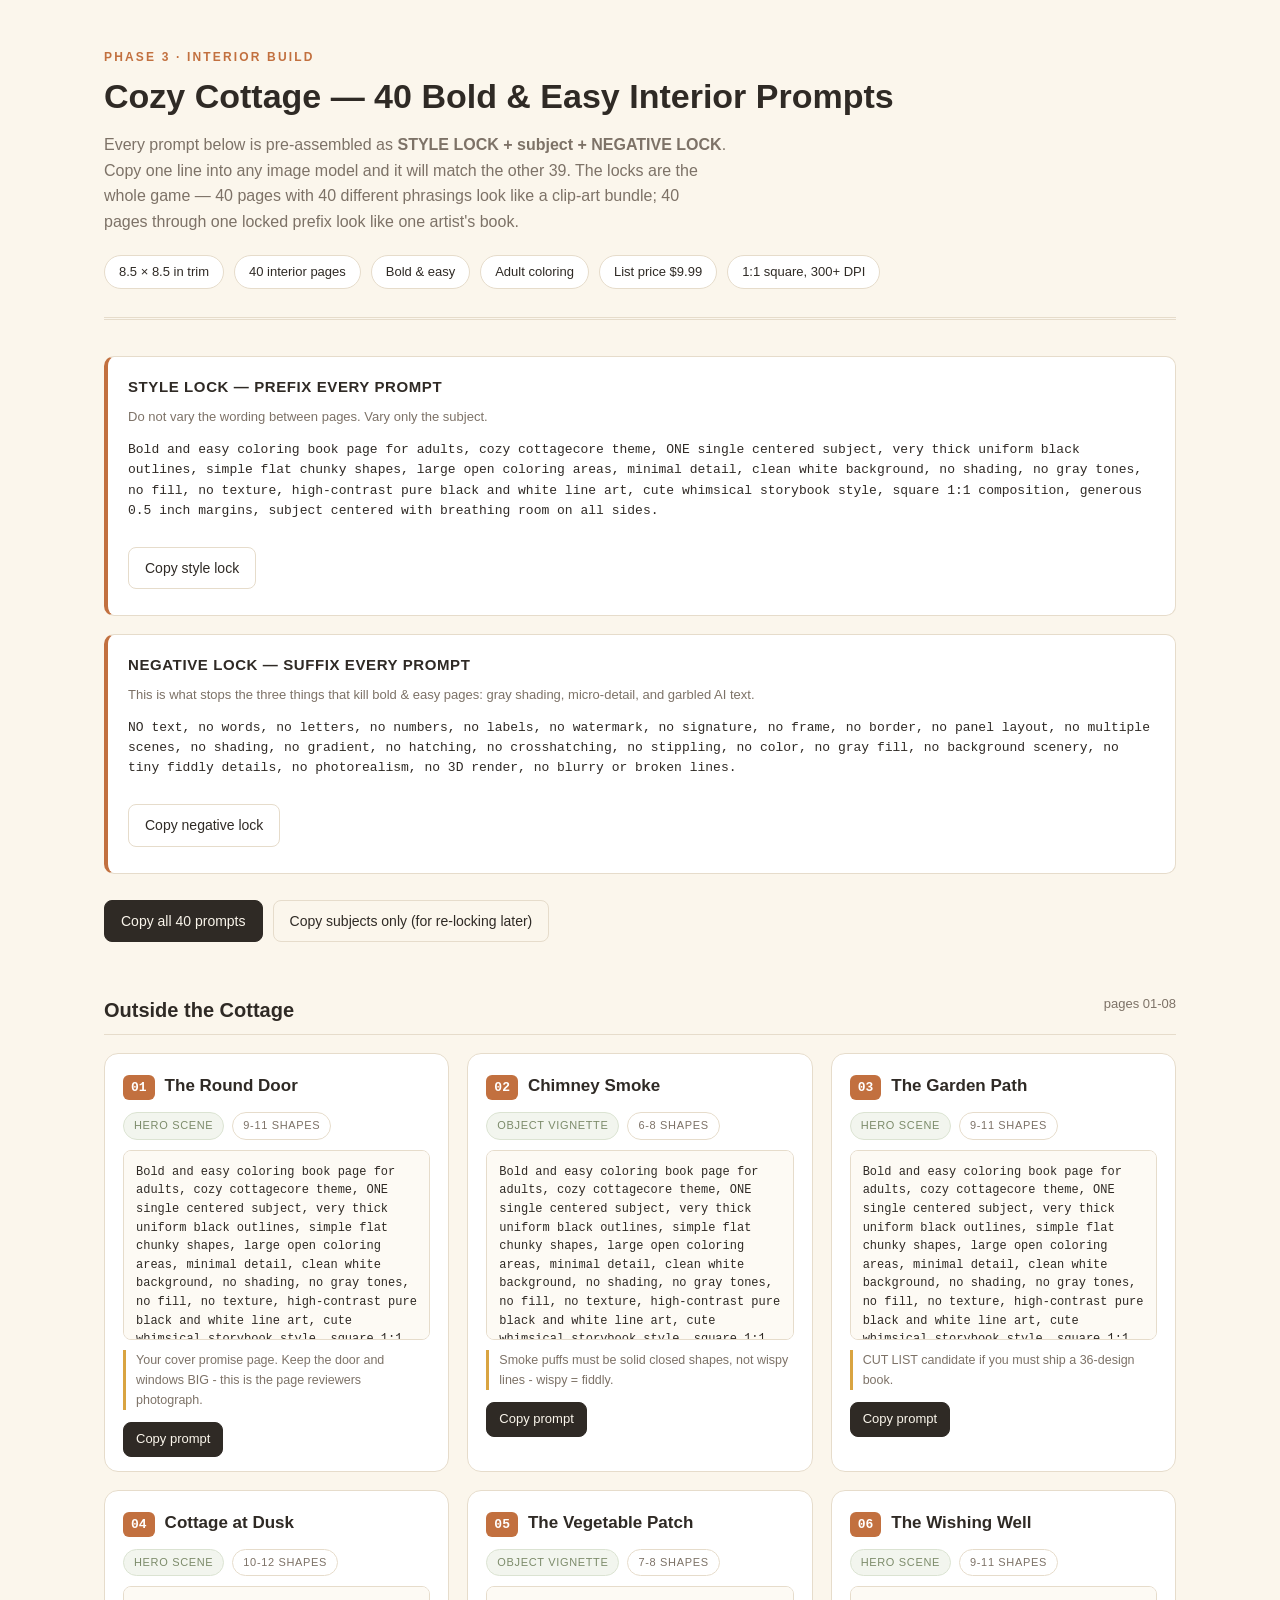
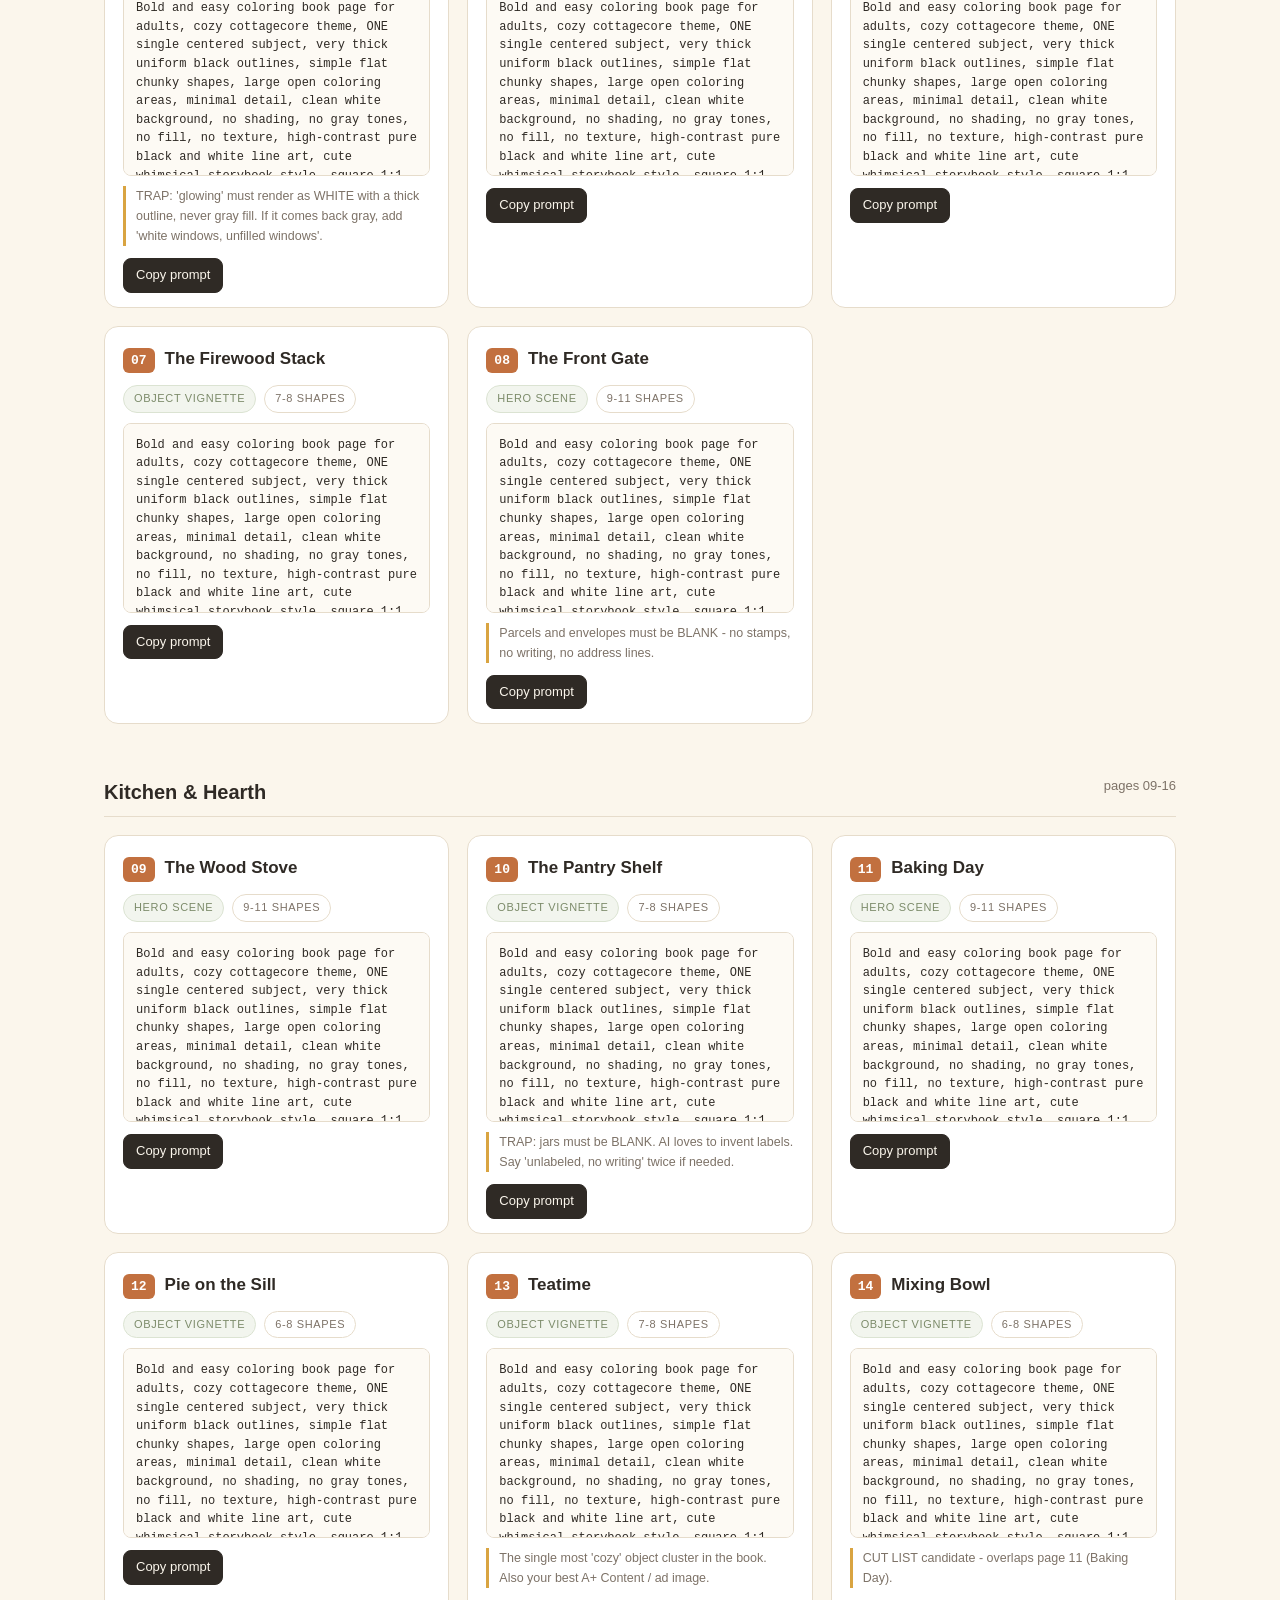
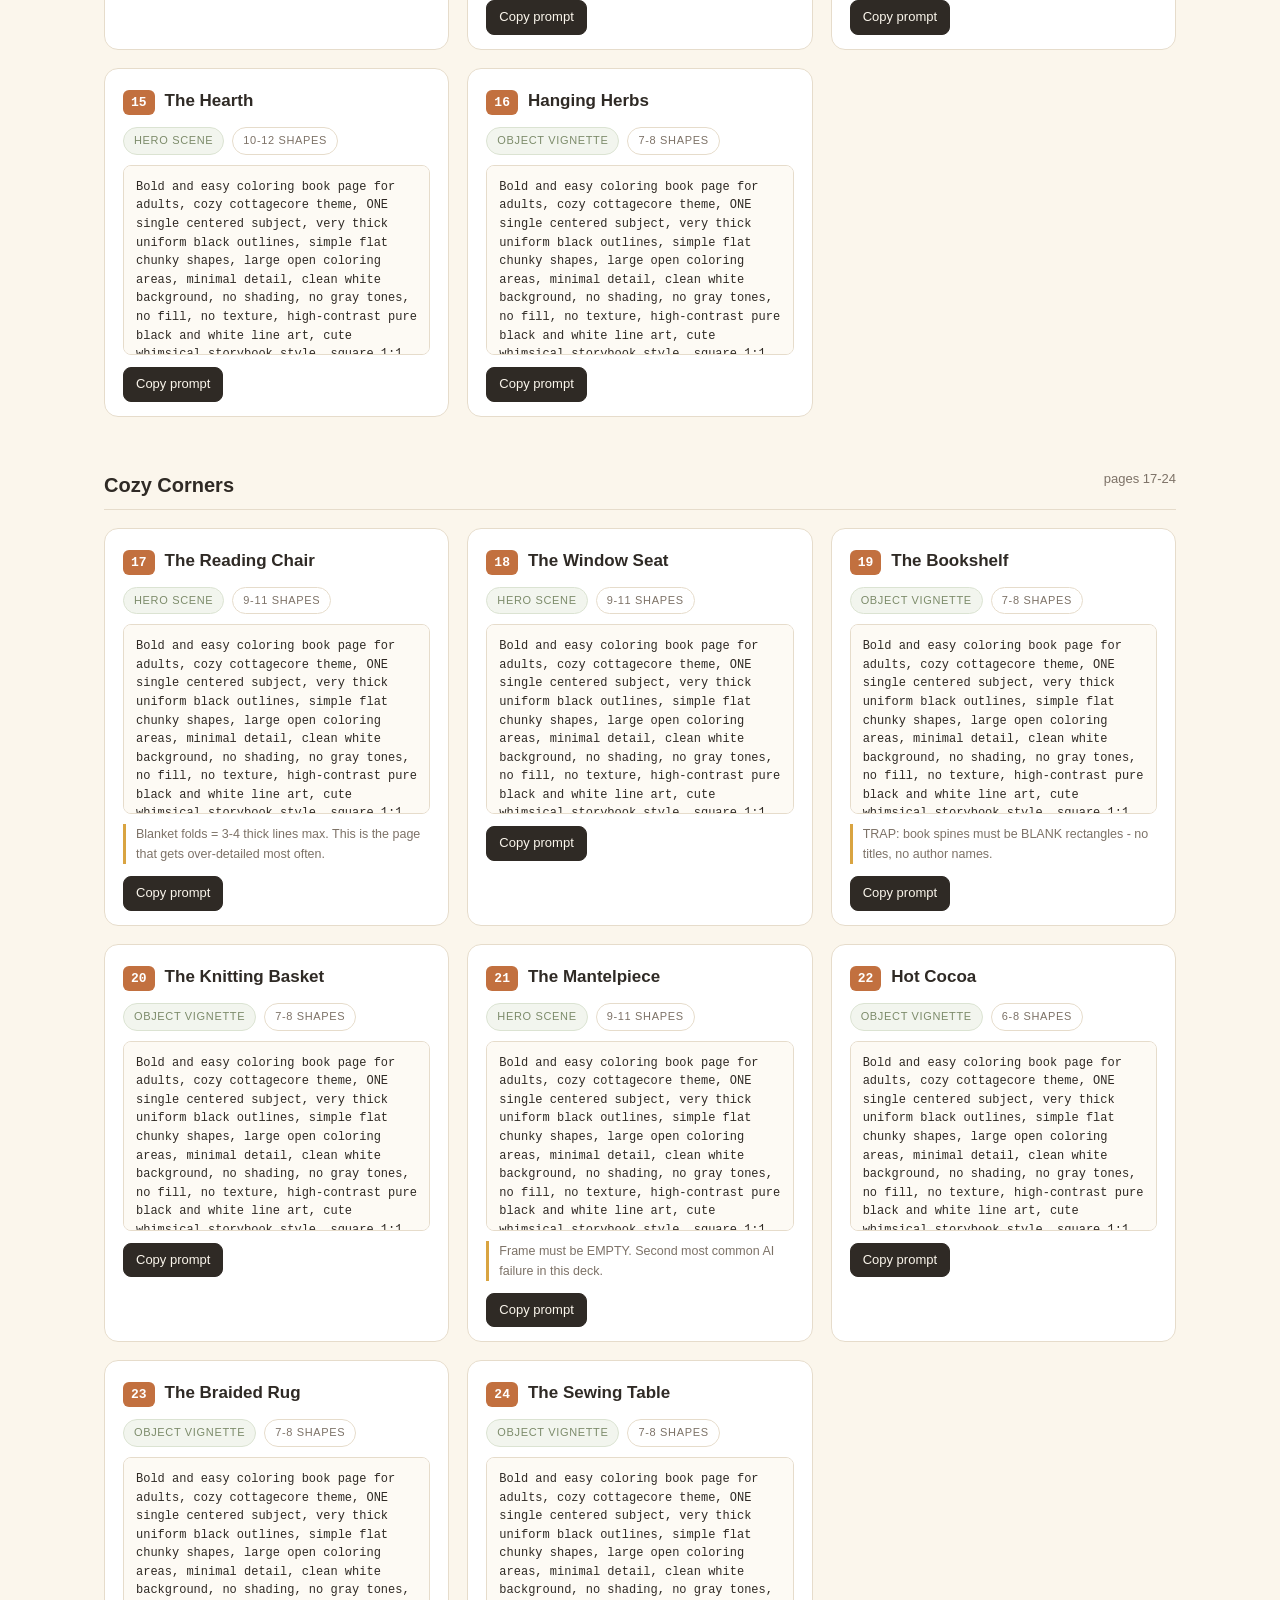
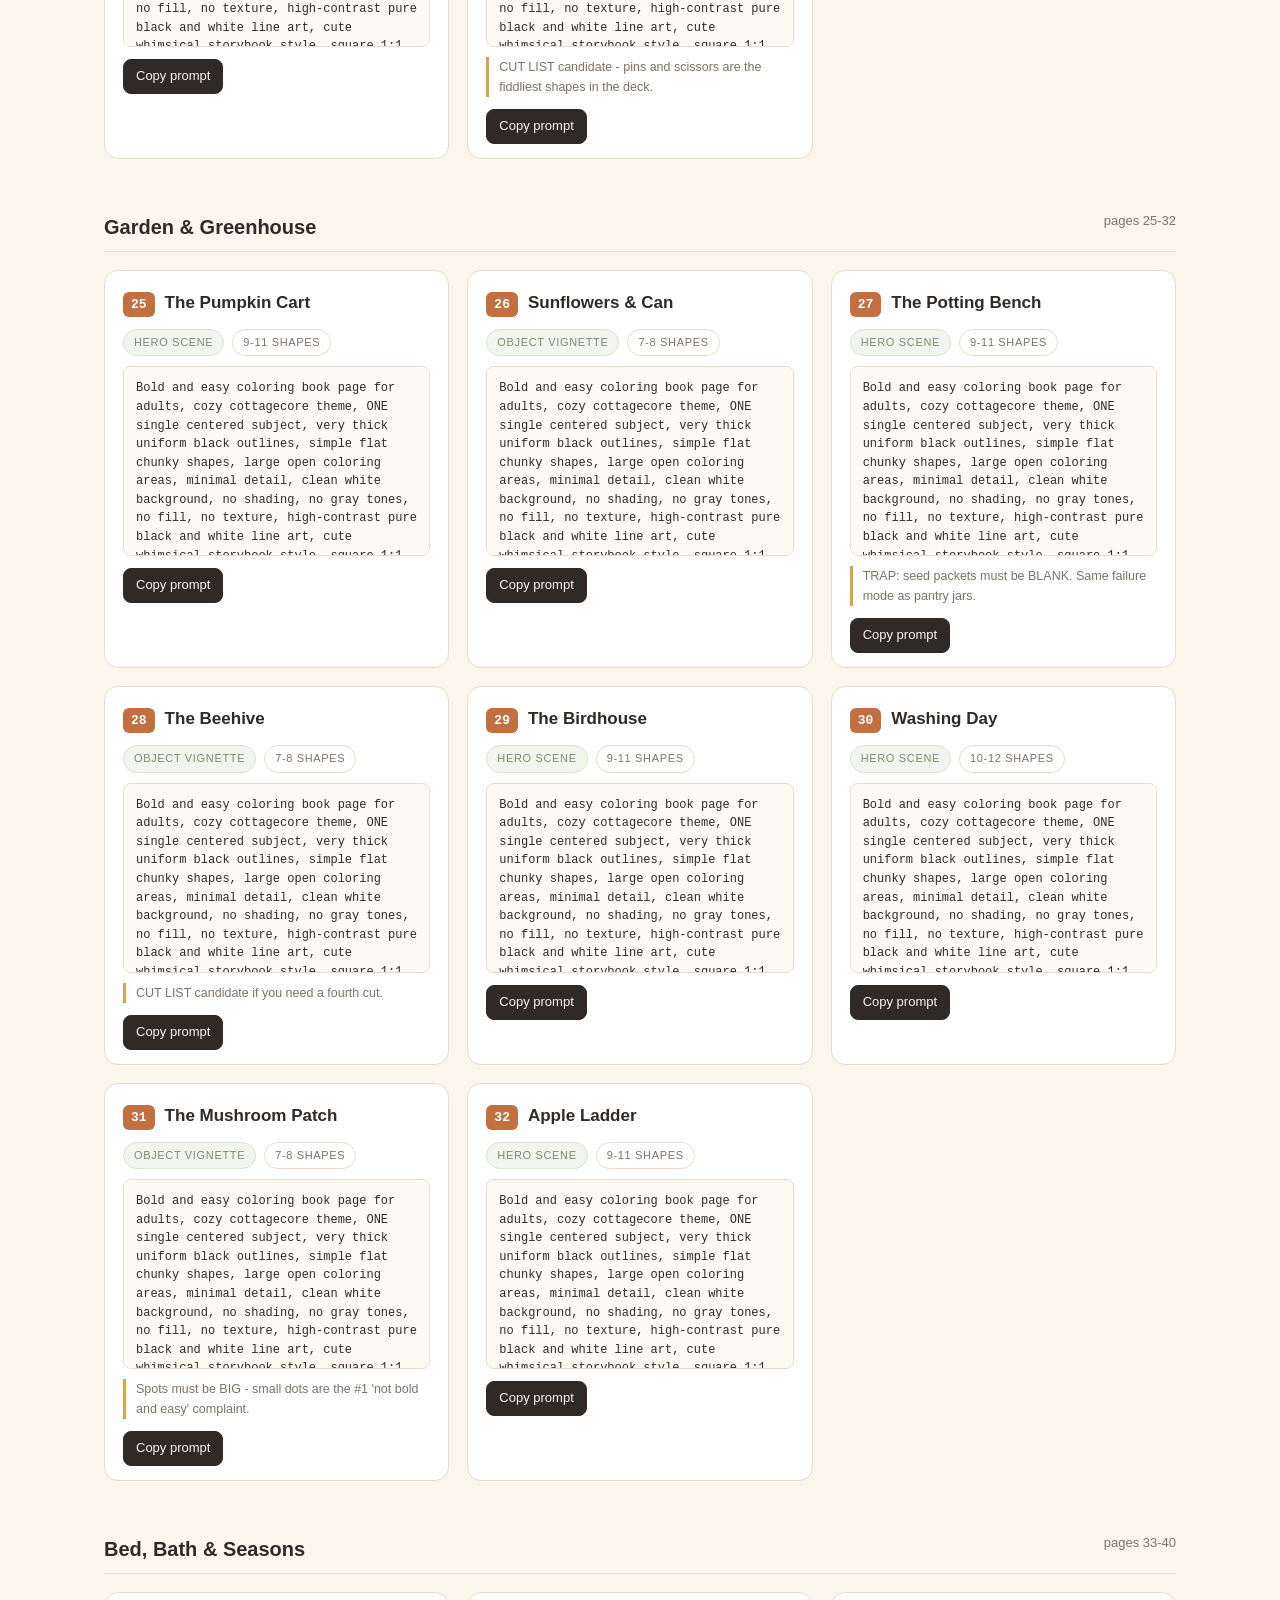
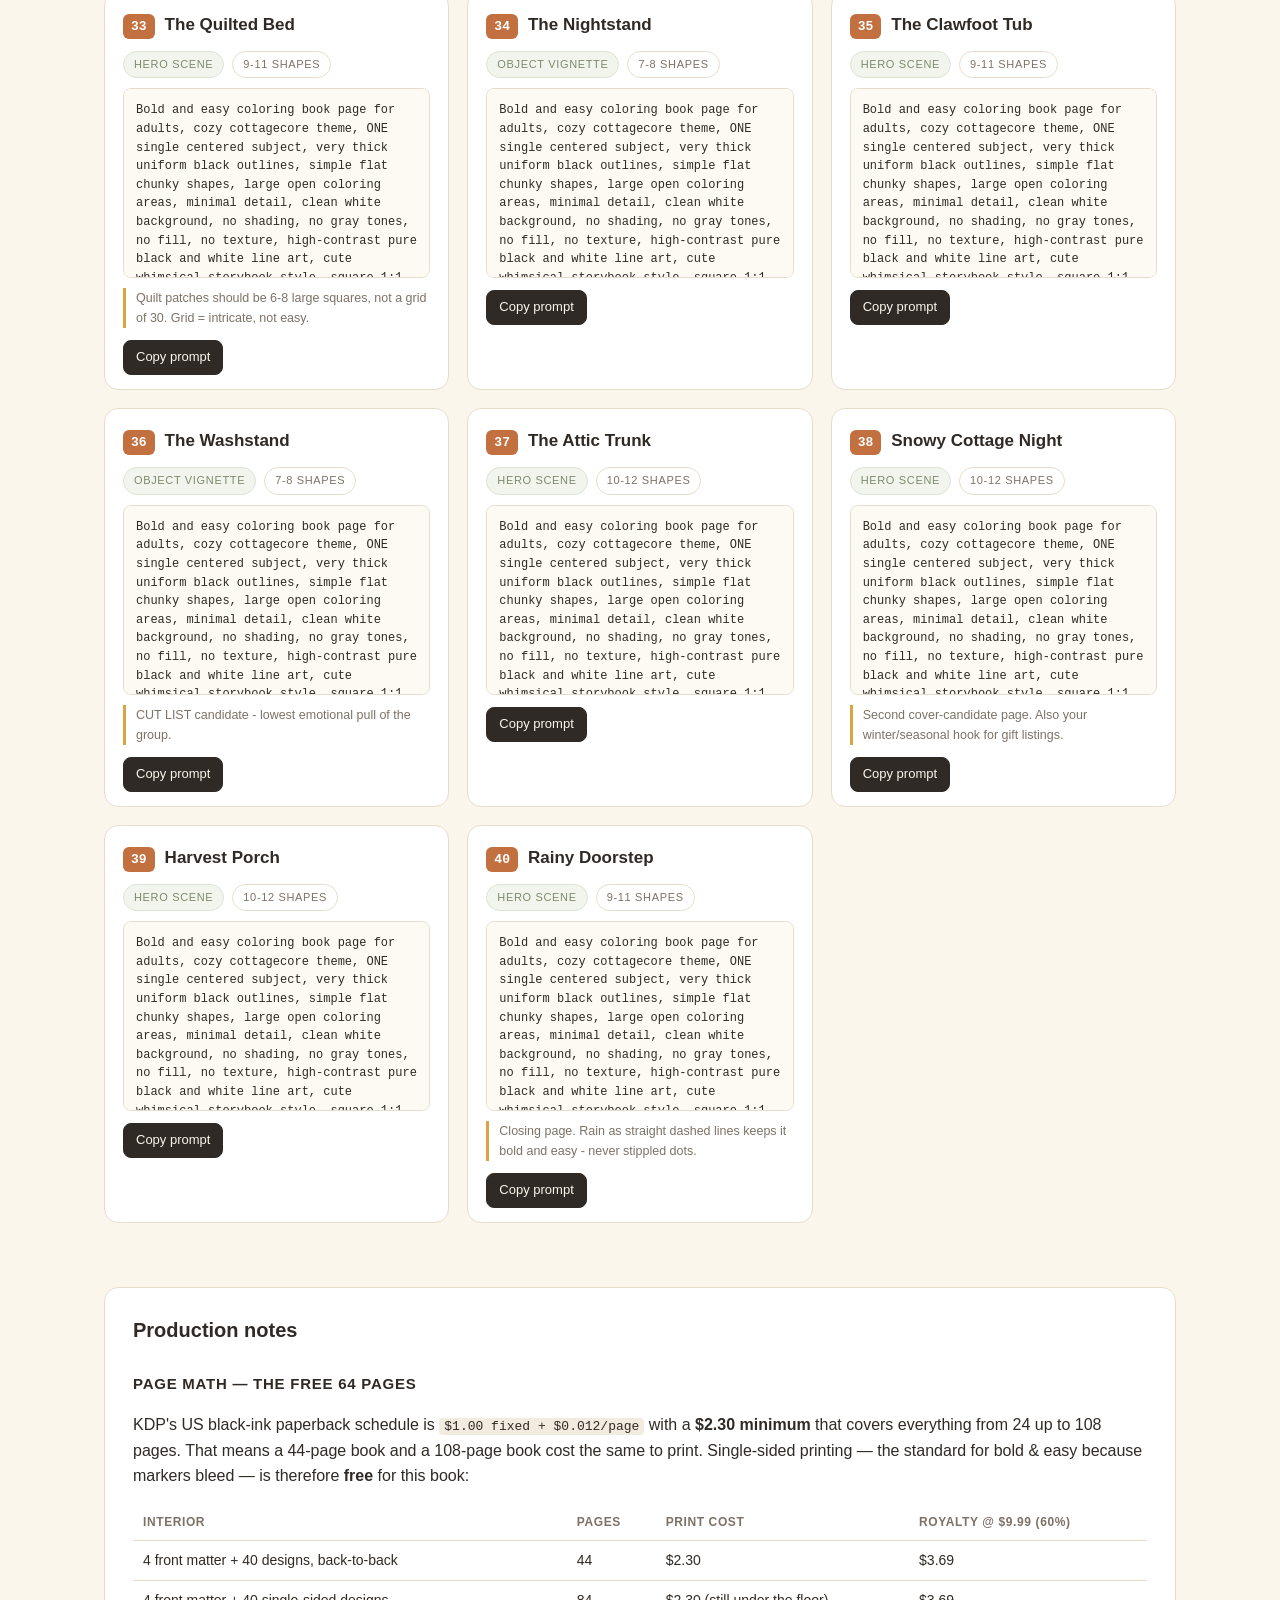
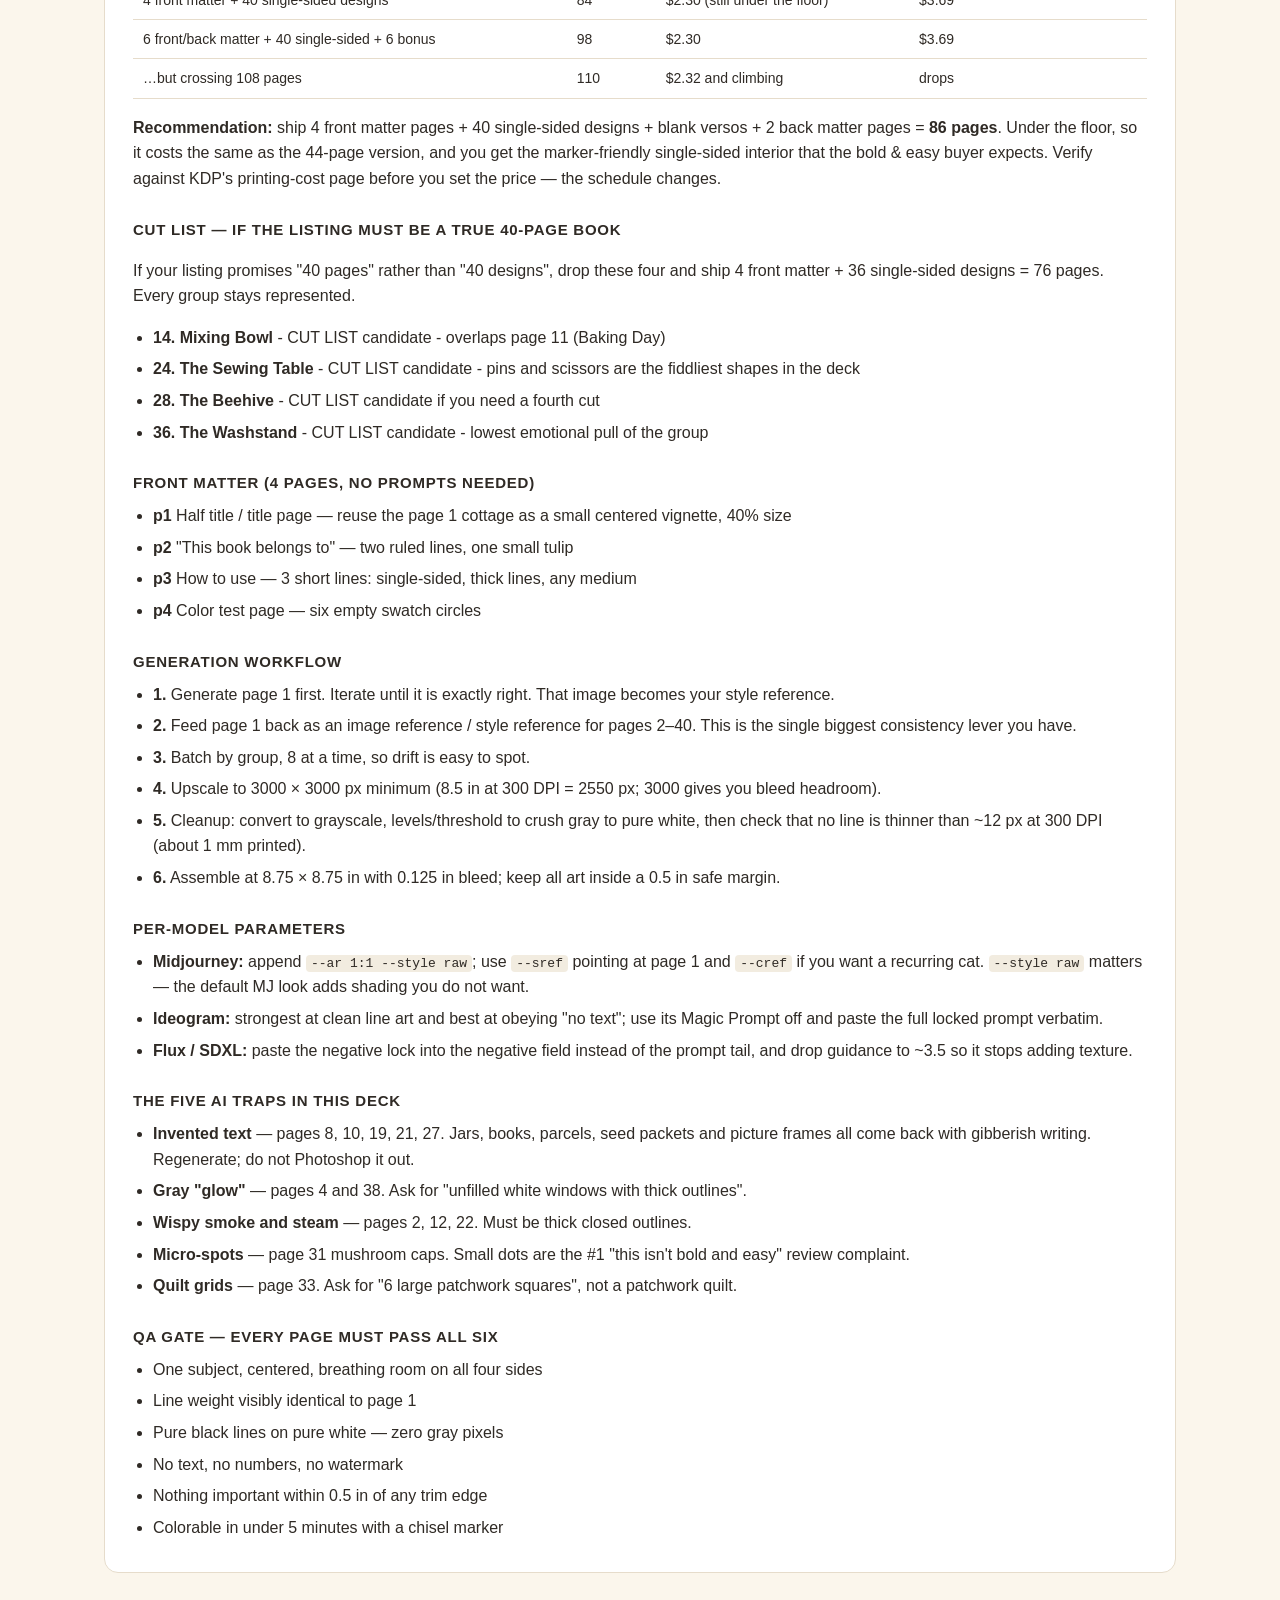
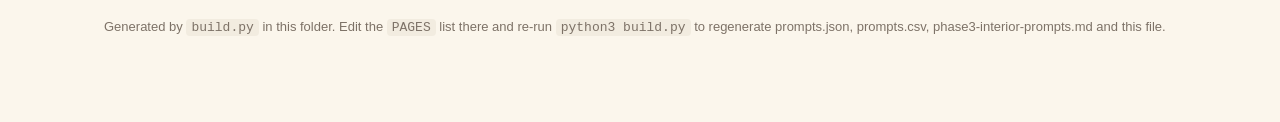
==== kdp/cozy-cottage/index.html @ 6630dfa5 "Add Phase 3 interior prompt deck: 40 bold & easy cozy cottage pages - build.py holds the 40 pages as" ====
<!doctype html><meta charset="utf-8"><meta http-equiv="refresh" content="0;url=phase3-interior-prompts.html"><title>Phase 3</title><p>Loading <a href="phase3-interior-prompts.html">Phase 3 prompt deck</a>&hellip;</p>
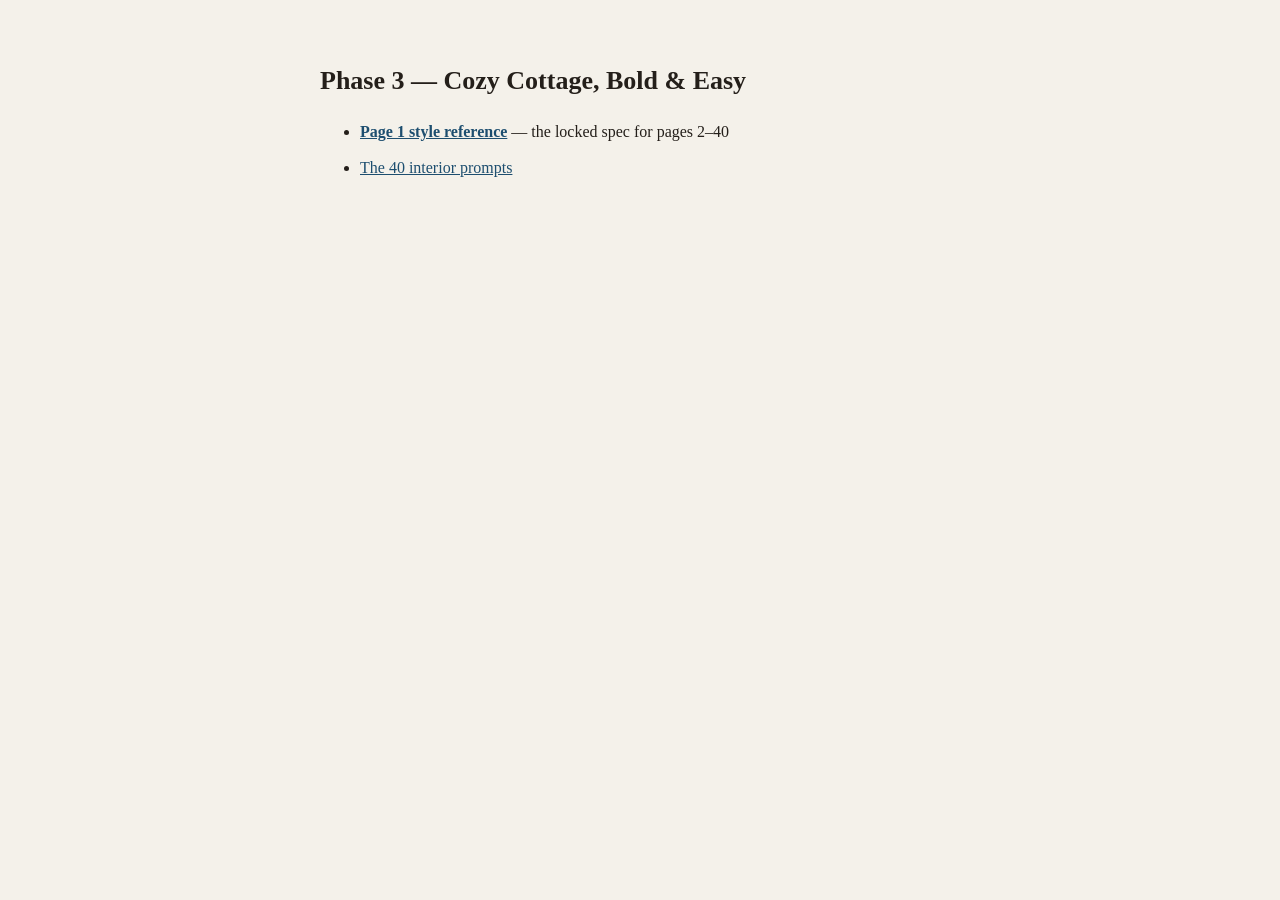
==== commit 4f14cbe1: "Lock page 1 as the style reference for pages 2-40 - generated page 01 twice; kept the second (fewer/" ====
--- a/kdp/cozy-cottage/index.html
+++ b/kdp/cozy-cottage/index.html
@@ -1 +1,8 @@
-<!doctype html><meta charset="utf-8"><meta http-equiv="refresh" content="0;url=phase3-interior-prompts.html"><title>Phase 3</title><p>Loading <a href="phase3-interior-prompts.html">Phase 3 prompt deck</a>&hellip;</p>
+<!doctype html><meta charset="utf-8"><title>Phase 3 - Cozy Cottage</title>
+<style>body{font:16px/1.6 Georgia,serif;background:#f4f1ea;color:#241f1a;max-width:640px;margin:60px auto;padding:0 20px}
+a{color:#1d4e6f}h1{font-size:26px}li{margin:10px 0}</style>
+<h1>Phase 3 &mdash; Cozy Cottage, Bold &amp; Easy</h1>
+<ul>
+<li><a href="phase3-style-reference.html"><b>Page 1 style reference</b></a> &mdash; the locked spec for pages 2&ndash;40</li>
+<li><a href="phase3-interior-prompts.html">The 40 interior prompts</a></li>
+</ul>
